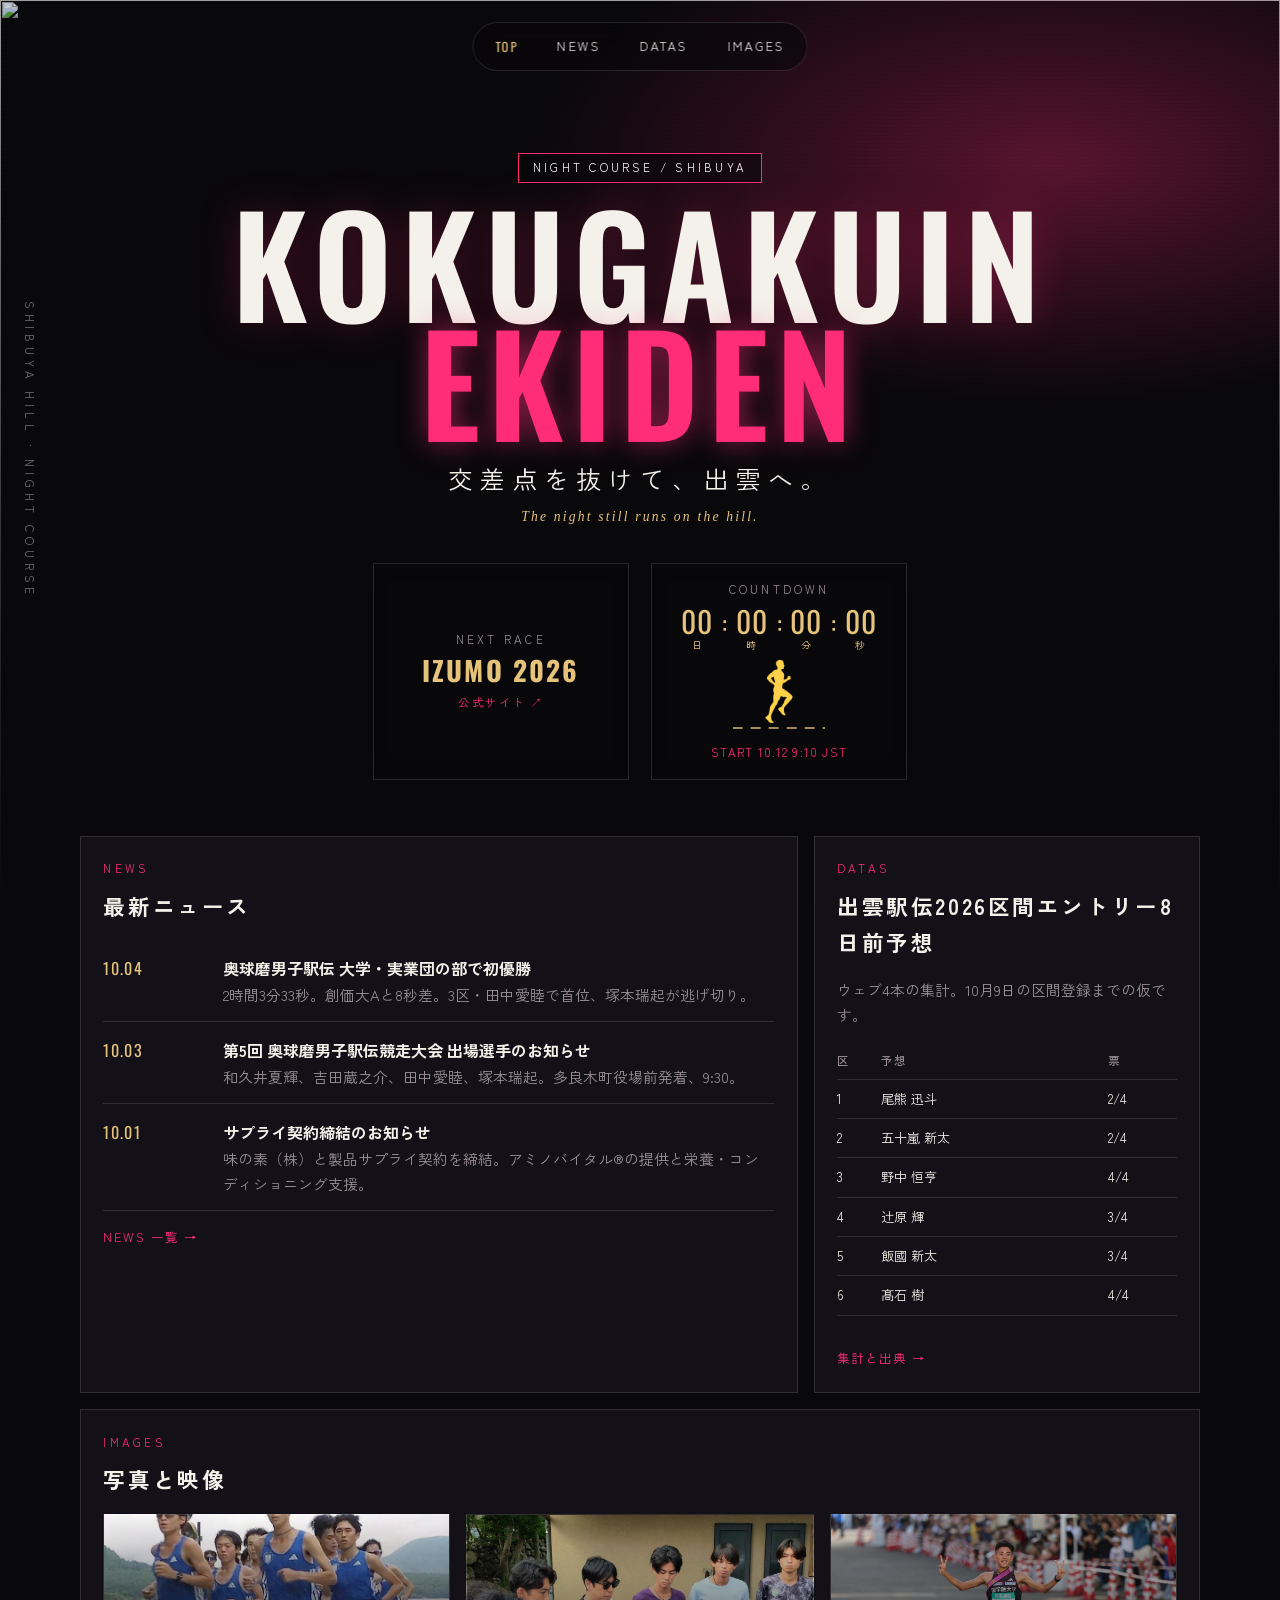
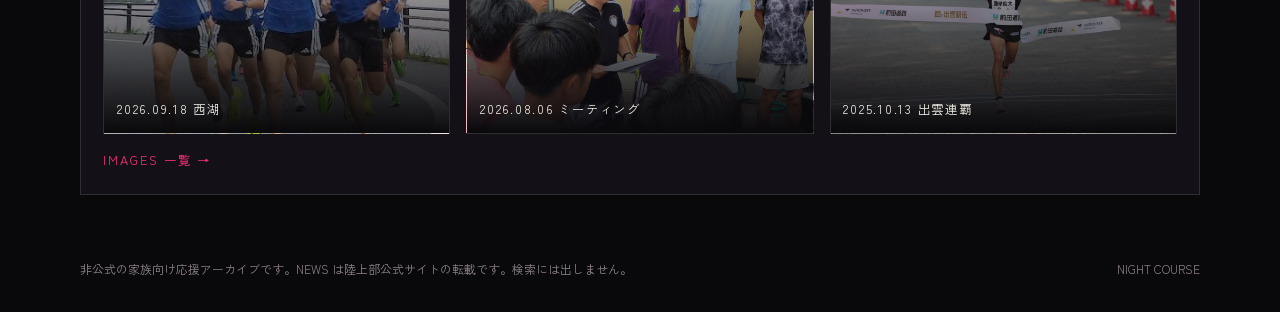
==== index.html @ b1b003c0 "Let a heat-haze warp wander across the Shibuya hero so Night Course feels alive without touching the" ====
<!DOCTYPE html>
<html lang="ja">
<head>
  <meta charset="UTF-8">
  <meta name="viewport" content="width=device-width, initial-scale=1">
  <title>國學院駅伝部応援情報</title>
  <meta name="robots" content="noindex, nofollow, noarchive, nosnippet">
  <meta name="googlebot" content="noindex, nofollow, noarchive, nosnippet">
  <meta name="description" content="家族向けの非公式応援アーカイブ。検索非公開。">
  <link rel="preconnect" href="https://fonts.googleapis.com">
  <link rel="preconnect" href="https://fonts.gstatic.com" crossorigin>
  <link href="https://fonts.googleapis.com/css2?family=Oswald:wght@400;500;600&family=Zen+Kaku+Gothic+New:wght@400;500;700;900&display=swap" rel="stylesheet">
  <link rel="stylesheet" href="css/site.css">
</head>
<body>
  <a class="skip" href="#content">本文へ</a>

  <section class="hero">
    <div class="hero__scene" aria-hidden="true">
      <img class="hero__photo" src="https://images.unsplash.com/photo-1542051841857-5f90071e7989?auto=format&fit=crop&w=2000&q=80" alt="">
      <div class="hero__veil"></div>
      <div class="hero__ripple" data-hero-ripple>
        <img class="hero__photo hero__photo--warp" src="https://images.unsplash.com/photo-1542051841857-5f90071e7989?auto=format&fit=crop&w=2000&q=80" alt="">
      </div>
    </div>
    <svg class="hero-svg" aria-hidden="true" focusable="false">
      <filter id="hero-warp" x="-40%" y="-40%" width="180%" height="180%" color-interpolation-filters="sRGB">
        <feTurbulence type="turbulence" baseFrequency="0.012 0.02" numOctaves="2" seed="4" result="noise">
          <animate attributeName="baseFrequency" dur="7s" values="0.01 0.016;0.018 0.028;0.01 0.016" repeatCount="indefinite"/>
        </feTurbulence>
        <feDisplacementMap in="SourceGraphic" in2="noise" scale="58" xChannelSelector="R" yChannelSelector="G">
          <animate attributeName="scale" values="42;70;42" dur="6s" repeatCount="indefinite"/>
        </feDisplacementMap>
      </filter>
    </svg>
    <p class="vlabel">SHIBUYA HILL · NIGHT COURSE</p>
    <nav class="nav" aria-label="メイン">
      <a class="brand" href="./">TOP</a>
      <a href="news/">NEWS</a>
      <a href="datas/">DATAS</a>
      <a href="images/">IMAGES</a>
    </nav>
    <div class="hero__inner">
      <p class="tag">NIGHT COURSE / SHIBUYA</p>
      <h1 class="display">KOKUGAKUIN<span>EKIDEN</span></h1>
      <p class="catch">交差点を抜けて、出雲へ。<i>The night still runs on the hill.</i></p>
      <div class="hero__meta">
        <a class="meta-block" href="https://www.izumo-ekiden.jp/" target="_blank" rel="noopener noreferrer">
          <span class="label">NEXT RACE</span>
          <strong>IZUMO 2026</strong>
          <span class="hint">公式サイト ↗</span>
        </a>
        <div class="meta-block meta-block--count">
          <span class="label">COUNTDOWN</span>
          <div id="countdown" class="countdown" aria-live="off">--</div>
          <div class="runner-slot" data-runner-slot>
            <div class="runner-slot__ground" data-ground></div>
            <div class="runner-slot__body" data-body>
              <img class="is-on" src="img/runner-silhouette.png" width="60" height="71" alt="走る人のシルエット">
              <img src="img/runner-silhouette-mid.png" width="60" height="71" alt="">
            </div>
          </div>
          <span class="hint">START 10.12 9:10 JST</span>
        </div>
      </div>
    </div>
  </section>

  <main class="wrap" id="content">
    <div class="board">
      <section class="panel">
        <p class="kicker">NEWS</p>
        <h2>最新ニュース</h2>
        <article class="news-item">
          <time datetime="2026-10-04">10.04</time>
          <div>
            <a href="news/#okukuma-2026"><strong>奥球磨男子駅伝 大学・実業団の部で初優勝</strong></a>
            <p>2時間3分33秒。創価大Aと8秒差。3区・田中愛睦で首位、塚本瑞起が逃げ切り。</p>
          </div>
        </article>
        <article class="news-item">
          <time datetime="2026-10-03">10.03</time>
          <div>
            <a href="news/#okukuma-entry"><strong>第5回 奥球磨男子駅伝競走大会 出場選手のお知らせ</strong></a>
            <p>和久井夏輝、吉田蔵之介、田中愛睦、塚本瑞起。多良木町役場前発着、9:30。</p>
          </div>
        </article>
        <article class="news-item">
          <time datetime="2026-10-01">10.01</time>
          <div>
            <a href="news/#supply"><strong>サプライ契約締結のお知らせ</strong></a>
            <p>味の素（株）と製品サプライ契約を締結。アミノバイタル®の提供と栄養・コンディショニング支援。</p>
          </div>
        </article>
        <a class="more" href="news/">NEWS 一覧 →</a>
      </section>
      <aside class="panel">
        <p class="kicker">DATAS</p>
        <h2>出雲駅伝2026区間エントリー8日前予想</h2>
        <p class="lede">ウェブ4本の集計。10月9日の区間登録までの仮です。</p>
        <table class="pred-now pred-now--compact">
          <thead>
            <tr><th>区</th><th>予想</th><th>票</th></tr>
          </thead>
          <tbody>
            <tr><td>1</td><td>尾熊 迅斗</td><td>2/4</td></tr>
            <tr><td>2</td><td>五十嵐 新太</td><td>2/4</td></tr>
            <tr><td>3</td><td>野中 恒亨</td><td>4/4</td></tr>
            <tr><td>4</td><td>辻原 輝</td><td>3/4</td></tr>
            <tr><td>5</td><td>飯國 新太</td><td>3/4</td></tr>
            <tr><td>6</td><td>髙石 樹</td><td>4/4</td></tr>
          </tbody>
        </table>
        <a class="more" href="datas/#izumo-order-2026">集計と出典 →</a>
      </aside>
    </div>

    <section class="panel panel-gap">
      <p class="kicker">IMAGES</p>
      <h2>写真と映像</h2>
      <div class="grid3">
        <div class="tile tile--saiko-entry"><span>2026.09.18 西湖</span></div>
        <div class="tile tile--saiko-meeting"><span>2026.08.06 ミーティング</span></div>
        <div class="tile tile--izumo-win"><span>2025.10.13 出雲連覇</span></div>
      </div>
      <a class="more" href="images/">IMAGES 一覧 →</a>
    </section>
  </main>

  <footer>
    <p>非公式の家族向け応援アーカイブです。NEWS は陸上部公式サイトの転載です。検索には出しません。</p>
    <p>NIGHT COURSE</p>
  </footer>
  <script src="js/site.js"></script>
</body>
</html>
---- css/site.css ----
:root {
  --aka: #ff2d78;
  --aka-dim: rgba(255, 45, 120, .28);
  --gold: #e6c37a;
  --bg: #09080b;
  --panel: #131117;
  --line: rgba(255, 255, 255, .12);
  --text: #f4f0ea;
  --muted: #9a9096;
}

* { box-sizing: border-box; margin: 0; padding: 0; }

html { scroll-behavior: smooth; color-scheme: dark; }

body {
  font-family: "Zen Kaku Gothic New", sans-serif;
  background: var(--bg);
  color: var(--text);
  line-height: 1.7;
  min-height: 100vh;
  overflow-x: hidden;
}

a { color: inherit; text-decoration: none; }
img { max-width: 100%; display: block; }

.skip {
  position: absolute;
  left: -999px;
  top: 0;
}
.skip:focus {
  left: 1rem;
  top: 1rem;
  z-index: 80;
  background: var(--aka);
  color: #fff;
  padding: .4rem .8rem;
}

.nav {
  display: flex;
  align-items: center;
  justify-content: center;
  gap: .45rem;
  flex-wrap: wrap;
  padding: .35rem;
  background: rgba(9, 8, 11, .62);
  border: 1px solid var(--line);
  border-radius: 999px;
  backdrop-filter: blur(14px);
  z-index: 5;
}
.nav a, .nav .brand {
  padding: .45rem 1rem;
  font-size: .78rem;
  letter-spacing: .18em;
  border-radius: 999px;
}
.nav .brand {
  font-family: "Oswald", sans-serif;
  letter-spacing: .12em;
  color: var(--gold);
}
.nav a:hover, .nav a.is-current { background: var(--aka); color: #fff; }

.hero {
  position: relative;
  min-height: 100svh;
  display: grid;
  place-items: center;
  overflow: hidden;
  background: var(--bg);
}
.hero__scene {
  position: absolute;
  inset: 0;
  z-index: 0;
  overflow: hidden;
  pointer-events: none;
}
.hero__photo {
  position: absolute;
  inset: 0;
  width: 100%;
  height: 100%;
  object-fit: cover;
}
.hero__ripple {
  position: absolute;
  left: 0;
  top: 0;
  width: min(32vw, 300px);
  height: min(24vw, 220px);
  overflow: hidden;
  border-radius: 50%;
  -webkit-mask-image: radial-gradient(closest-side, #000 38%, transparent 100%);
  mask-image: radial-gradient(closest-side, #000 38%, transparent 100%);
  will-change: transform;
}
.hero__photo--warp {
  inset: auto;
  left: 0;
  top: 0;
  right: auto;
  bottom: auto;
  max-width: none;
  filter: url("#hero-warp");
}
.hero__veil {
  position: absolute;
  inset: 0;
  background:
    radial-gradient(900px 420px at 82% 18%, rgba(255, 45, 120, .32), transparent 58%),
    linear-gradient(180deg, rgba(9, 8, 11, .18) 0%, rgba(9, 8, 11, .78) 62%, #09080b 100%);
}
.hero-svg {
  position: absolute;
  width: 0;
  height: 0;
  overflow: hidden;
}
.hero::after {
  content: "";
  position: absolute;
  inset: 0;
  z-index: 1;
  background: repeating-linear-gradient(transparent, transparent 3px, rgba(0, 0, 0, .07) 4px);
  pointer-events: none;
}
.hero .nav {
  position: absolute;
  top: 1.4rem;
  left: 50%;
  transform: translateX(-50%);
  z-index: 5;
}

.vlabel {
  position: absolute;
  top: 50%;
  left: 1.2rem;
  transform: translateY(-50%);
  writing-mode: vertical-rl;
  letter-spacing: .42em;
  font-size: .72rem;
  color: rgba(255, 255, 255, .42);
  z-index: 2;
}

.hero__inner {
  position: relative;
  z-index: 2;
  text-align: center;
  padding: 6.5rem 1.2rem 4.5rem;
}

.tag {
  display: inline-block;
  border: 1px solid var(--aka);
  color: #fff;
  background: rgba(9, 8, 11, .55);
  backdrop-filter: blur(8px);
  padding: .25rem .85rem;
  font-size: .72rem;
  letter-spacing: .28em;
  margin-bottom: 1.2rem;
}

h1.display {
  font-family: "Oswald", sans-serif;
  font-size: clamp(3.1rem, 12vw, 8.6rem);
  line-height: .86;
  letter-spacing: .06em;
  font-weight: 600;
  text-shadow: 0 0 40px rgba(255, 45, 120, .25);
}
h1.display span {
  display: block;
  color: var(--aka);
  text-shadow: 0 0 28px rgba(255, 45, 120, .55);
}

.catch {
  margin-top: 1.15rem;
  font-size: clamp(1.05rem, 2.4vw, 1.55rem);
  letter-spacing: .28em;
}
.catch i {
  display: block;
  margin-top: .35rem;
  font-family: Georgia, "Times New Roman", serif;
  font-size: .55em;
  letter-spacing: .16em;
  color: var(--gold);
  font-weight: 400;
}

.hero__meta {
  margin-top: 2.2rem;
  display: flex;
  justify-content: center;
  align-items: stretch;
  gap: 1.4rem;
  flex-wrap: wrap;
}

.meta-block {
  text-align: center;
  display: flex;
  flex-direction: column;
  align-items: center;
  justify-content: center;
  padding: 1rem 1.15rem;
  border: 1px solid var(--line);
  background: rgba(9, 8, 11, .55);
  backdrop-filter: blur(10px);
  min-width: 16rem;
}
.meta-block .label {
  display: block;
  font-size: .72rem;
  letter-spacing: .28em;
  color: var(--muted);
  margin-bottom: .45rem;
}
.meta-block strong {
  display: block;
  font-family: "Oswald", sans-serif;
  font-size: 1.7rem;
  letter-spacing: .08em;
  color: var(--gold);
  line-height: 1;
}
.meta-block .hint {
  display: inline-block;
  margin-top: .55rem;
  font-size: .72rem;
  letter-spacing: .12em;
  color: var(--aka);
}
a.meta-block:hover {
  border-color: var(--aka);
}
a.meta-block:hover strong { color: #fff; }

.countdown {
  display: flex;
  align-items: flex-end;
  justify-content: center;
  gap: .35rem;
  font-family: "Oswald", sans-serif;
  color: var(--aka);
  line-height: 1;
}
.countdown .unit {
  text-align: center;
  min-width: 2.4rem;
}
.countdown .num {
  font-size: 1.85rem;
  letter-spacing: .04em;
  font-variant-numeric: tabular-nums;
}
.countdown .u {
  display: block;
  margin-top: .2rem;
  font-family: "Zen Kaku Gothic New", sans-serif;
  font-size: .62rem;
  letter-spacing: .16em;
  color: var(--gold);
}
.countdown .colon {
  font-size: 1.5rem;
  color: var(--gold);
  padding-bottom: 1rem;
  animation: blink 1s steps(1) infinite;
}
.countdown.is-live .num { color: var(--gold); }

@keyframes blink {
  50% { opacity: .25; }
}

.runner-slot {
  position: relative;
  width: 92px;
  height: 78px;
  margin: .35rem auto .05rem;
  overflow: hidden;
}
.runner-slot__ground {
  position: absolute;
  left: -20%;
  right: -20%;
  bottom: 4px;
  height: 2px;
  background: repeating-linear-gradient(
    90deg,
    var(--gold) 0 10px,
    transparent 10px 18px
  );
  opacity: .7;
}
.runner-slot__body {
  position: absolute;
  left: 50%;
  bottom: 6px;
  width: 60px;
  height: 71px;
  margin-left: -30px;
}
.runner-slot__body img {
  position: absolute;
  left: 0;
  bottom: 0;
  display: block;
  width: 60px;
  height: auto;
  opacity: 0;
}
.runner-slot__body img.is-on { opacity: 1; }

@media (prefers-reduced-motion: reduce) {
  .countdown .colon { animation: none; }
  .runner-slot__ground { background-position: 0 0 !important; }
  .hero__ripple { display: none; }
}

.wrap {
  width: min(1120px, calc(100% - 2rem));
  margin: -4rem auto 4rem;
  position: relative;
  z-index: 2;
}

.board {
  display: grid;
  grid-template-columns: 1.3fr .7fr;
  gap: 1rem;
}

.panel {
  background: var(--panel);
  border: 1px solid var(--line);
  padding: 1.4rem;
}
.panel-gap { margin-top: 1rem; }

.kicker {
  color: var(--aka);
  letter-spacing: .28em;
  font-size: .72rem;
  margin-bottom: .55rem;
}

h2 {
  font-size: 1.35rem;
  letter-spacing: .12em;
  margin-bottom: 1rem;
}

.more {
  display: inline-block;
  margin-top: 1rem;
  font-size: .78rem;
  letter-spacing: .16em;
  color: var(--aka);
}
.more:hover { color: #fff; }

.news-item {
  display: grid;
  grid-template-columns: 6.5rem 1fr;
  gap: 1rem;
  padding: .9rem 0;
  border-bottom: 1px solid var(--line);
}
.news-item time {
  color: var(--gold);
  font-family: "Oswald", sans-serif;
  letter-spacing: .08em;
}
.news-item p { color: var(--muted); font-size: .92rem; }
.news-item a:hover strong { color: var(--aka); }

.news-post {
  padding: 1.5rem 0 1.7rem;
  border-bottom: 1px solid var(--line);
  scroll-margin-top: 5.5rem;
}
.news-post:last-of-type { border-bottom: 0; padding-bottom: 0; }
.news-post > time {
  display: block;
  color: var(--gold);
  font-family: "Oswald", sans-serif;
  letter-spacing: .08em;
  margin-bottom: .35rem;
}
.news-post h2 {
  font-size: 1.12rem;
  letter-spacing: .06em;
  margin-bottom: .85rem;
  line-height: 1.45;
}
.news-post h3,
.panel h3 {
  font-size: .95rem;
  letter-spacing: .1em;
  color: var(--gold);
  margin: 1.2rem 0 .5rem;
}
.table-scroll {
  overflow-x: auto;
  margin: .8rem 0;
}
.pred-now,
.pred-votes,
.pred-matrix {
  width: min(100%, 44rem);
  margin: .8rem 0 1rem;
}
.pred-now--compact {
  width: 100%;
  font-size: .82rem;
}
.pred-now td:nth-child(n + 4),
.pred-votes td:nth-child(3) {
  font-family: "Oswald", sans-serif;
  font-variant-numeric: tabular-nums;
}
.pred-matrix {
  width: max-content;
  min-width: 100%;
  font-size: .82rem;
}
.pred-matrix th,
.pred-matrix td {
  padding-right: .75rem;
  white-space: nowrap;
}
.news-post p {
  margin: .65rem 0;
}
.news-roster {
  width: min(100%, 26rem);
  margin: .8rem 0;
}
.news-roster th:last-child,
.news-roster td:last-child {
  width: 4.2rem;
  white-space: nowrap;
}
.news-roster .mark {
  width: 2.4rem;
  color: var(--gold);
  text-align: center;
}
.source-line {
  margin-top: 1rem;
  font-size: .82rem;
  color: var(--muted);
}
.source-line a { color: var(--aka); }
.source-line a:hover { color: #fff; }

.led {
  font-family: "Oswald", sans-serif;
  font-size: 3.2rem;
  line-height: 1;
  color: var(--aka);
}
.led small {
  display: block;
  font-size: .72rem;
  color: #aaa;
  letter-spacing: .16em;
  margin-top: .4rem;
}

.grid3 {
  display: grid;
  grid-template-columns: 1fr 1fr 1fr;
  gap: 1rem;
  margin-top: 1rem;
}
.tile {
  min-height: 220px;
  border: 1px solid var(--line);
  background: #111 center/cover no-repeat;
  position: relative;
}
.tile span {
  position: absolute;
  left: .8rem;
  bottom: .8rem;
  letter-spacing: .14em;
  font-size: .78rem;
}
.tile--saiko-entry {
  background-image: linear-gradient(transparent, #09080b), url("../img/gallery/2026-09-18-saiko-entry.jpg");
}
.tile--saiko-meeting {
  background-image: linear-gradient(transparent, #09080b), url("../img/gallery/2026-08-06-saiko-meeting.jpg");
}
.tile--izumo-win {
  background-image: linear-gradient(transparent, #09080b), url("../img/gallery/2025-10-13-izumo-win.jpg");
}

table {
  width: 100%;
  border-collapse: collapse;
  font-size: .9rem;
}
th, td {
  padding: .5rem 0;
  border-bottom: 1px solid var(--line);
  text-align: left;
}
th {
  color: #958a90;
  font-weight: 500;
  font-size: .72rem;
  letter-spacing: .12em;
}

.lede {
  color: var(--muted);
  font-size: .92rem;
  margin: 0 0 1rem;
}
.pb-table {
  width: min(100%, 40rem);
}
.pb-table th:nth-child(2),
.pb-table td:nth-child(2) {
  width: 4.2rem;
  white-space: nowrap;
}
.pb-table th:nth-child(n + 3),
.pb-table td:nth-child(n + 3) {
  width: 6.8rem;
  text-align: right;
  font-family: "Oswald", sans-serif;
  font-variant-numeric: tabular-nums;
  letter-spacing: .04em;
  white-space: nowrap;
  padding-left: 1rem;
}
.pb-table th:nth-child(n + 3) {
  font-family: "Zen Kaku Gothic New", sans-serif;
}
.pb-table--compact {
  font-size: .82rem;
}
.pb-table--compact td:nth-child(2),
.pb-table--compact td:nth-child(3) {
  text-align: right;
  font-family: "Oswald", sans-serif;
  font-variant-numeric: tabular-nums;
}
.captain {
  display: inline-block;
  margin-left: .35rem;
  color: var(--gold);
  font-size: .68rem;
  letter-spacing: .12em;
  vertical-align: middle;
}
.note a {
  color: var(--aka);
}
.note a:hover { color: #fff; }
.note code {
  font-family: "Oswald", sans-serif;
  font-size: .86em;
  color: var(--gold);
}

.page-head {
  position: relative;
  padding: 6.5rem 1.2rem 2.2rem;
  background:
    radial-gradient(600px 220px at 90% 0%, rgba(255, 45, 120, .22), transparent 60%),
    var(--bg);
  border-bottom: 1px solid var(--line);
  text-align: center;
}
.page-head .nav {
  position: absolute;
  top: 1.4rem;
  left: 50%;
  transform: translateX(-50%);
}
.page-inner { position: relative; }
.page-head h1 {
  font-family: "Oswald", sans-serif;
  font-size: clamp(2.4rem, 8vw, 4.8rem);
  letter-spacing: .12em;
  margin-top: .4rem;
}
.page-head p {
  color: var(--muted);
  margin-top: .4rem;
  letter-spacing: .12em;
}
.page-body {
  width: min(1120px, calc(100% - 2rem));
  margin: 1.6rem auto 4rem;
}

footer {
  width: min(1120px, calc(100% - 2rem));
  margin: 0 auto 2rem;
  color: #8a8086;
  font-size: .75rem;
  display: flex;
  justify-content: space-between;
  gap: 1rem;
  flex-wrap: wrap;
}

.note {
  color: var(--muted);
  font-size: .88rem;
  margin-top: 1rem;
}

.gallery {
  display: grid;
  grid-template-columns: repeat(3, 1fr);
  gap: 1rem;
}
.gallery figure {
  margin: 0;
  min-height: 240px;
  border: 1px solid var(--line);
  background: #111 center/cover;
  position: relative;
}
.gallery figcaption {
  position: absolute;
  left: .8rem;
  bottom: .8rem;
  letter-spacing: .12em;
}
.shot {
  margin: 0 0 1rem;
  border: 1px solid var(--line);
  background: #111;
}
.shot img {
  width: 100%;
  height: auto;
  aspect-ratio: 16 / 10;
  object-fit: cover;
  object-position: center 20%;
}
.shot--hero img {
  aspect-ratio: 16 / 9;
  object-position: center 30%;
}
.shot figcaption {
  padding: .85rem 1rem 1.05rem;
}
.shot time {
  display: block;
  font-family: "Oswald", sans-serif;
  letter-spacing: .14em;
  color: var(--gold);
  font-size: .78rem;
}
.shot strong {
  display: block;
  margin: .2rem 0 .35rem;
  letter-spacing: .04em;
}
.shot figcaption p {
  color: var(--muted);
  font-size: .88rem;
  margin: 0 0 .45rem;
}
.shot figcaption a {
  color: var(--aka);
  font-size: .8rem;
  letter-spacing: .06em;
}
.shot figcaption a:hover { color: #fff; }
.shot-grid {
  display: grid;
  grid-template-columns: 1fr 1fr;
  gap: 1rem;
  margin-top: 1rem;
}
.shot-grid .shot { margin: 0; }

@media (max-width: 860px) {
  .hero .nav,
  .page-head .nav {
    left: 1rem;
    right: 1rem;
    transform: none;
    width: auto;
  }
  .nav a, .nav .brand { padding: .4rem .7rem; letter-spacing: .1em; }
  .vlabel { display: none; }
  .board, .grid3, .news-item, .gallery, .shot-grid { grid-template-columns: 1fr; }
  .hero__meta { flex-direction: column; align-items: stretch; }
  .meta-block { min-width: 0; }
  h1.display {
    font-size: clamp(2.5rem, 16vw, 4.4rem);
    letter-spacing: .04em;
    padding-inline: .2rem;
  }
  .catch { letter-spacing: .14em; }
  .tag { letter-spacing: .16em; }
  .countdown .num { font-size: 1.5rem; }
  .countdown .unit { min-width: 2rem; }
}
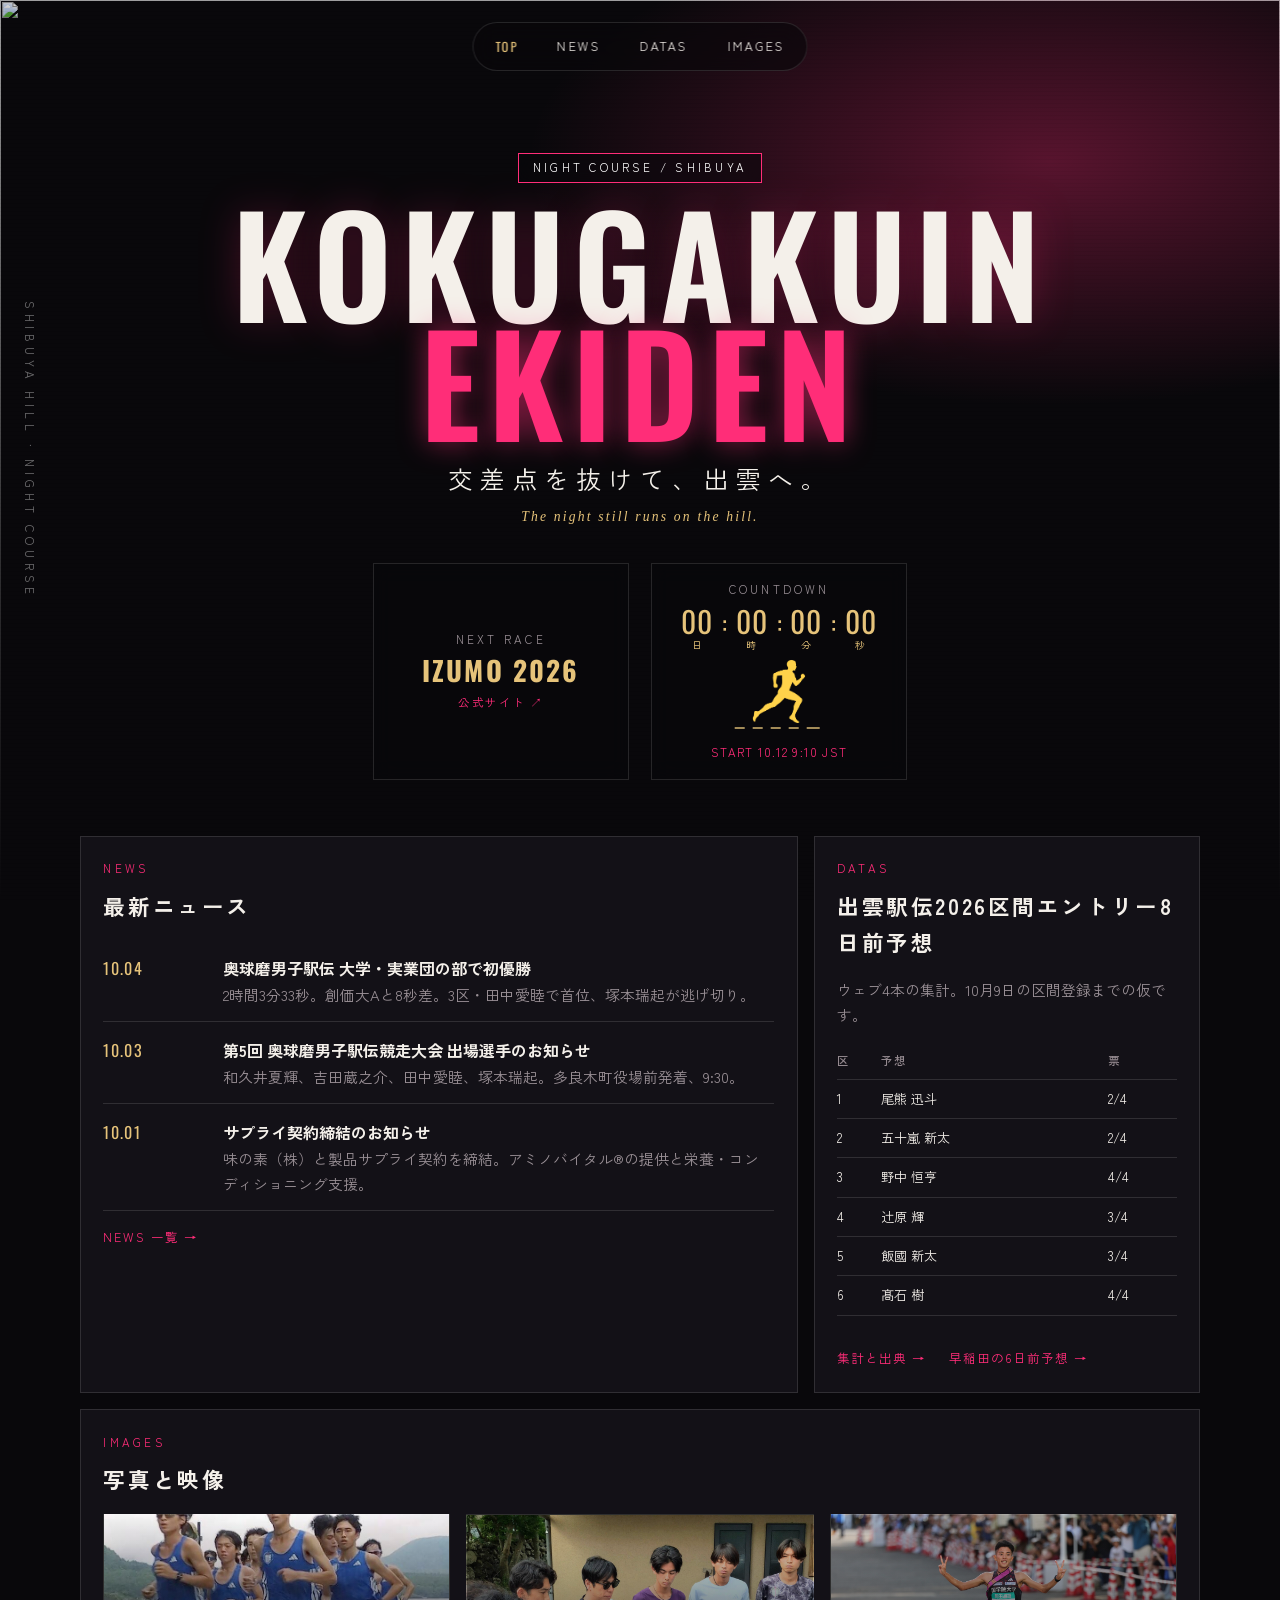
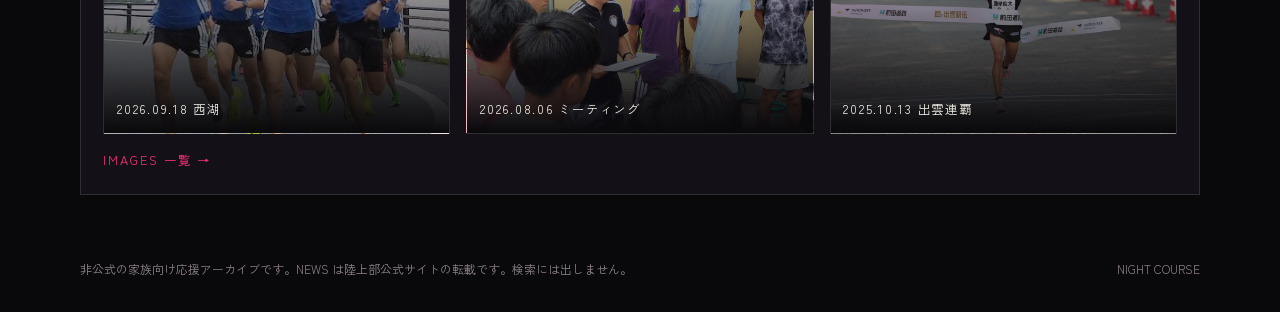
==== commit 20fc3b7b: "Add a 6-days-out Waseda Izumo section-entry tally so the family archive can compare rival orders bef" ====
--- a/index.html
+++ b/index.html
@@ -112,6 +112,7 @@
           </tbody>
         </table>
         <a class="more" href="datas/#izumo-order-2026">集計と出典 →</a>
+        <a class="more" href="datas/#izumo-waseda-order-2026">早稲田の6日前予想 →</a>
       </aside>
     </div>
 
--- a/css/site.css
+++ b/css/site.css
@@ -364,6 +364,7 @@
 .more {
   display: inline-block;
   margin-top: 1rem;
+  margin-right: 1.2rem;
   font-size: .78rem;
   letter-spacing: .16em;
   color: var(--aka);
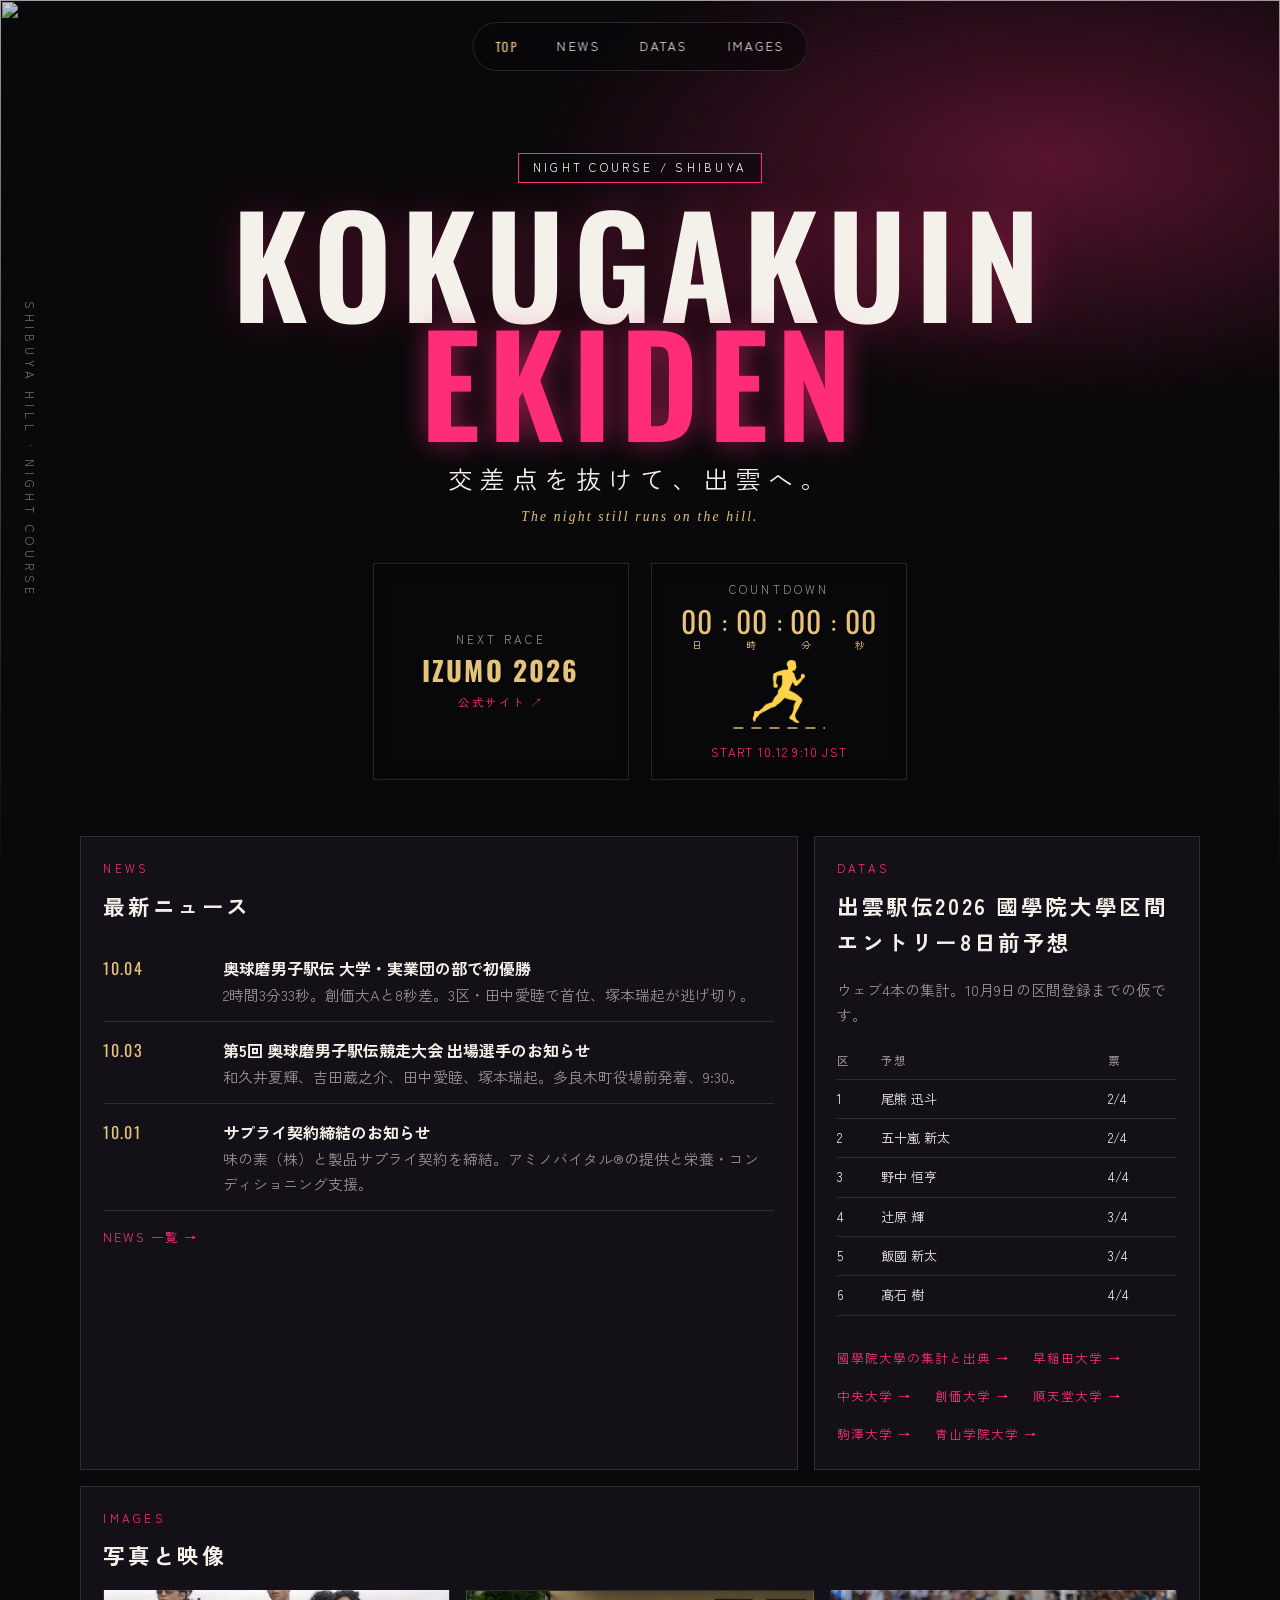
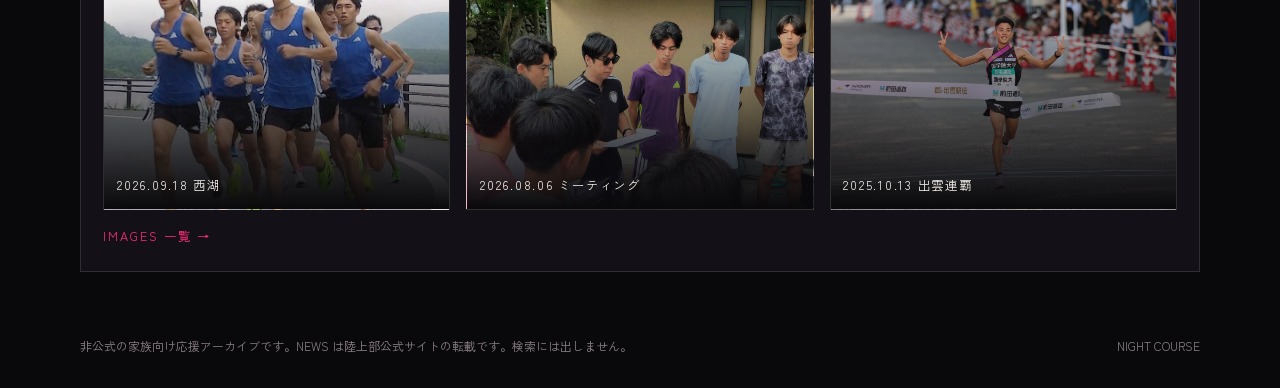
==== commit 336e36c1: "Name the Izumo section-entry tallies by university and add 6-days-out orders for five rivals so the " ====
--- a/index.html
+++ b/index.html
@@ -96,7 +96,7 @@
       </section>
       <aside class="panel">
         <p class="kicker">DATAS</p>
-        <h2>出雲駅伝2026区間エントリー8日前予想</h2>
+        <h2>出雲駅伝2026 國學院大學区間エントリー8日前予想</h2>
         <p class="lede">ウェブ4本の集計。10月9日の区間登録までの仮です。</p>
         <table class="pred-now pred-now--compact">
           <thead>
@@ -111,8 +111,13 @@
             <tr><td>6</td><td>髙石 樹</td><td>4/4</td></tr>
           </tbody>
         </table>
-        <a class="more" href="datas/#izumo-order-2026">集計と出典 →</a>
-        <a class="more" href="datas/#izumo-waseda-order-2026">早稲田の6日前予想 →</a>
+        <a class="more" href="datas/#izumo-order-2026">國學院大學の集計と出典 →</a>
+        <a class="more" href="datas/#izumo-waseda-order-2026">早稲田大学 →</a>
+        <a class="more" href="datas/#izumo-chuo-order-2026">中央大学 →</a>
+        <a class="more" href="datas/#izumo-soka-order-2026">創価大学 →</a>
+        <a class="more" href="datas/#izumo-juntendo-order-2026">順天堂大学 →</a>
+        <a class="more" href="datas/#izumo-komazawa-order-2026">駒澤大学 →</a>
+        <a class="more" href="datas/#izumo-aogaku-order-2026">青山学院大学 →</a>
       </aside>
     </div>
 
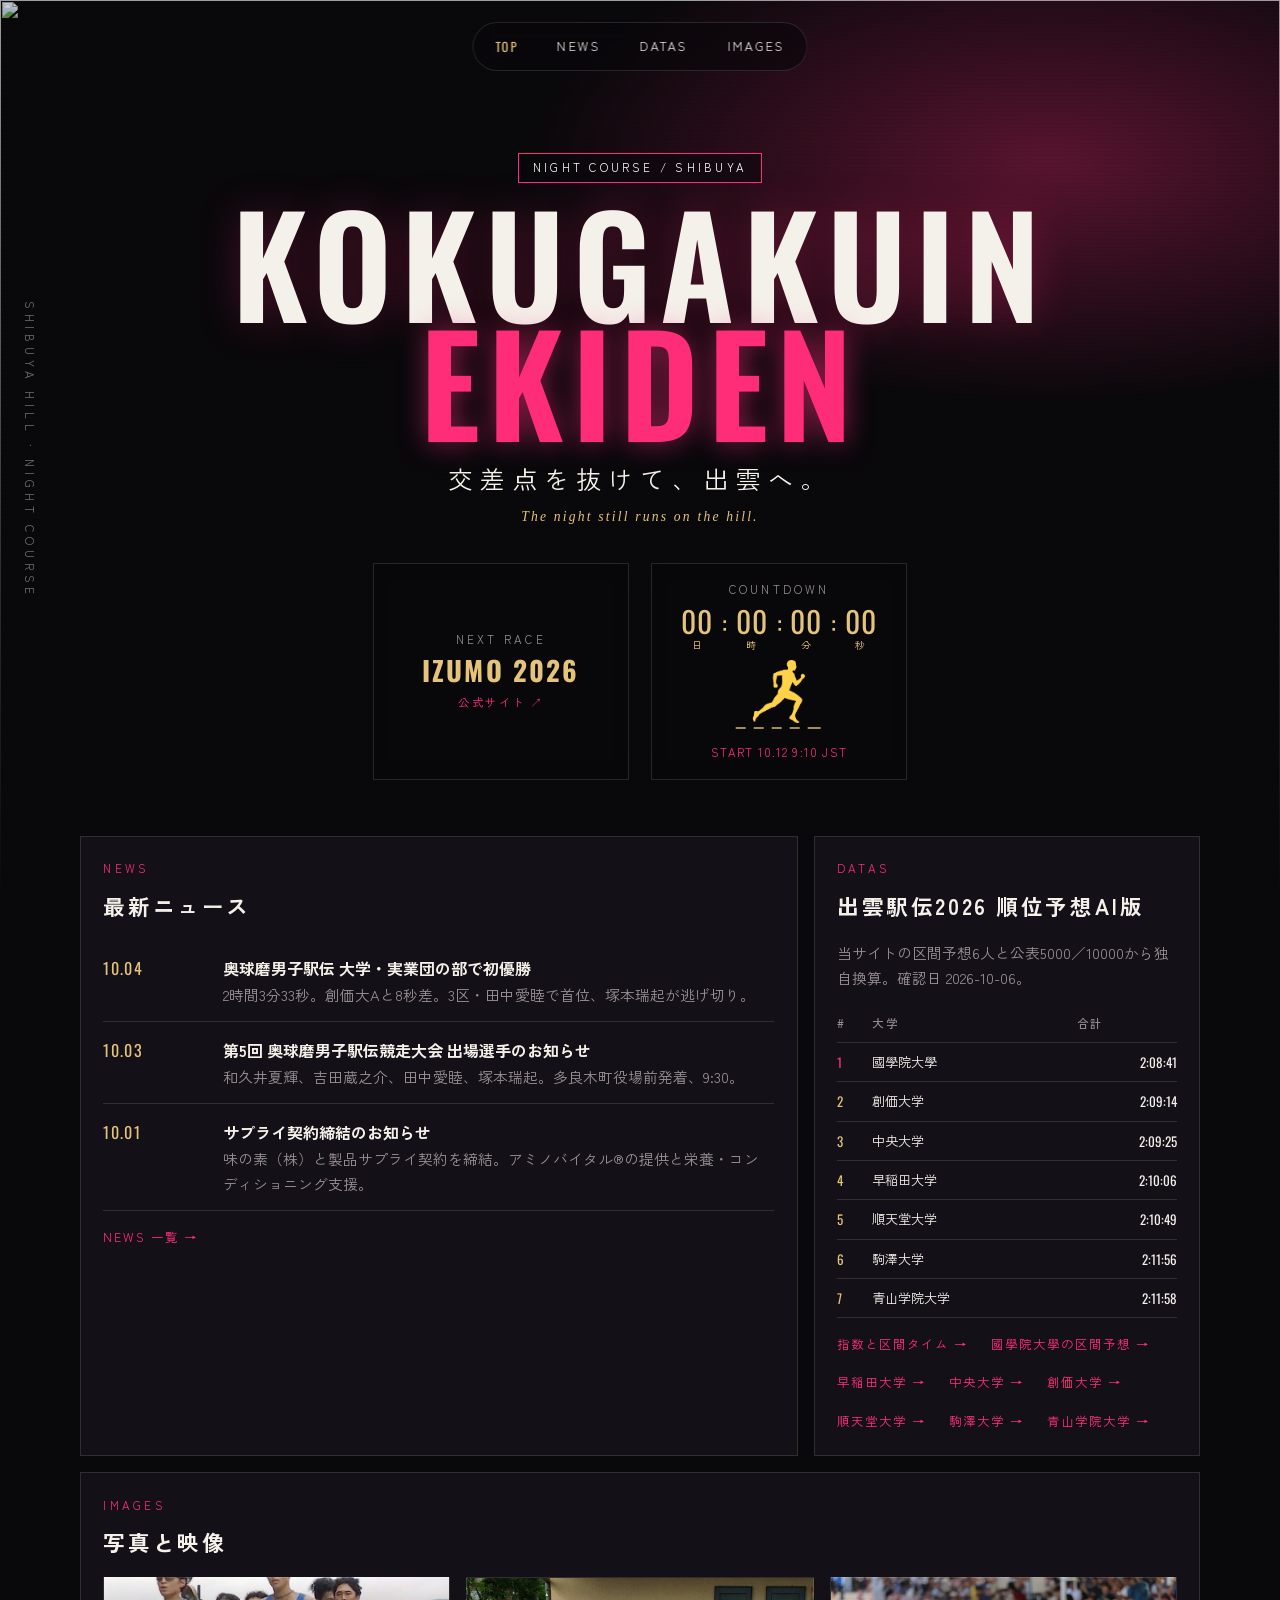
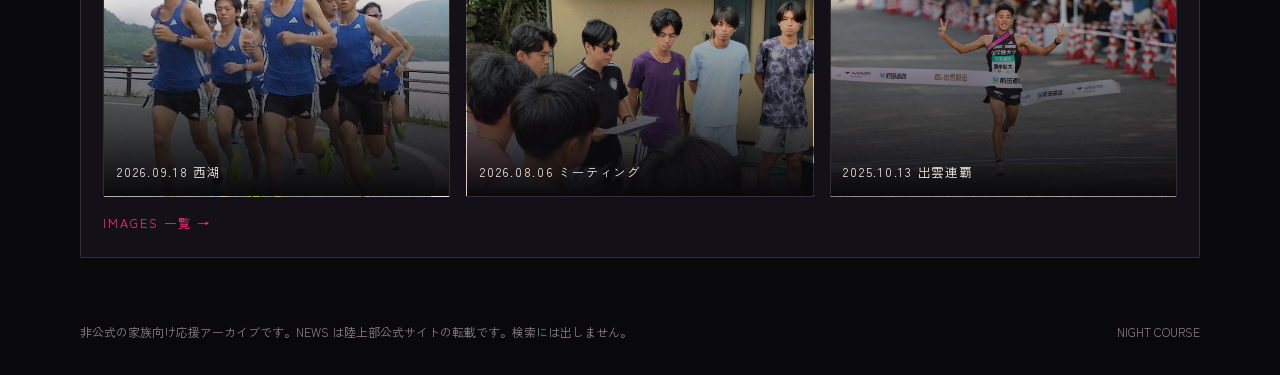
==== commit 85ecc401: "Add an Izumo 2026 AI ranking on DATAS that converts published 5k/10k and road-suitability indexes in" ====
--- a/index.html
+++ b/index.html
@@ -96,22 +96,24 @@
       </section>
       <aside class="panel">
         <p class="kicker">DATAS</p>
-        <h2>出雲駅伝2026 國學院大學区間エントリー8日前予想</h2>
-        <p class="lede">ウェブ4本の集計。10月9日の区間登録までの仮です。</p>
-        <table class="pred-now pred-now--compact">
+        <h2>出雲駅伝2026 順位予想AI版</h2>
+        <p class="lede">当サイトの区間予想6人と公表5000／10000から独自換算。確認日 2026-10-06。</p>
+        <table class="rank-table rank-table--compact">
           <thead>
-            <tr><th>区</th><th>予想</th><th>票</th></tr>
+            <tr><th>#</th><th>大学</th><th>合計</th></tr>
           </thead>
           <tbody>
-            <tr><td>1</td><td>尾熊 迅斗</td><td>2/4</td></tr>
-            <tr><td>2</td><td>五十嵐 新太</td><td>2/4</td></tr>
-            <tr><td>3</td><td>野中 恒亨</td><td>4/4</td></tr>
-            <tr><td>4</td><td>辻原 輝</td><td>3/4</td></tr>
-            <tr><td>5</td><td>飯國 新太</td><td>3/4</td></tr>
-            <tr><td>6</td><td>髙石 樹</td><td>4/4</td></tr>
+            <tr class="is-home"><td>1</td><td>國學院大學</td><td>2:08:41</td></tr>
+            <tr><td>2</td><td>創価大学</td><td>2:09:14</td></tr>
+            <tr><td>3</td><td>中央大学</td><td>2:09:25</td></tr>
+            <tr><td>4</td><td>早稲田大学</td><td>2:10:06</td></tr>
+            <tr><td>5</td><td>順天堂大学</td><td>2:10:49</td></tr>
+            <tr><td>6</td><td>駒澤大学</td><td>2:11:56</td></tr>
+            <tr><td>7</td><td>青山学院大学</td><td>2:11:58</td></tr>
           </tbody>
         </table>
-        <a class="more" href="datas/#izumo-order-2026">國學院大學の集計と出典 →</a>
+        <a class="more" href="datas/#izumo-ai-rank-2026">指数と区間タイム →</a>
+        <a class="more" href="datas/#izumo-order-2026">國學院大學の区間予想 →</a>
         <a class="more" href="datas/#izumo-waseda-order-2026">早稲田大学 →</a>
         <a class="more" href="datas/#izumo-chuo-order-2026">中央大学 →</a>
         <a class="more" href="datas/#izumo-soka-order-2026">創価大学 →</a>
--- a/css/site.css
+++ b/css/site.css
@@ -440,6 +440,64 @@
 .pred-matrix td {
   padding-right: .75rem;
   white-space: nowrap;
+}
+.rank-table {
+  width: min(100%, 36rem);
+}
+.rank-table td:nth-child(1),
+.rank-table td:nth-child(3),
+.rank-table td:nth-child(4) {
+  font-family: "Oswald", sans-serif;
+  font-variant-numeric: tabular-nums;
+}
+.rank-table td:nth-child(1) {
+  width: 2.2rem;
+  color: var(--gold);
+}
+.rank-table tr.is-home td:nth-child(1) {
+  color: var(--aka);
+}
+.rank-table td:nth-child(3),
+.rank-table td:nth-child(4) {
+  text-align: right;
+}
+.rank-table--compact {
+  width: 100%;
+  font-size: .82rem;
+}
+.idx-table {
+  width: max-content;
+  min-width: 100%;
+  font-size: .82rem;
+}
+.idx-table th,
+.idx-table td {
+  padding-right: .75rem;
+  white-space: nowrap;
+}
+.idx-table th:nth-child(n + 4),
+.idx-table td:nth-child(n + 4) {
+  text-align: right;
+  font-family: "Oswald", sans-serif;
+  font-variant-numeric: tabular-nums;
+  padding-left: .85rem;
+}
+.idx-table th:nth-child(n + 4) {
+  font-family: "Zen Kaku Gothic New", sans-serif;
+}
+.idx-table td:last-child,
+.idx-table th:last-child {
+  font-family: "Zen Kaku Gothic New", sans-serif;
+  text-align: left;
+  font-size: .78rem;
+  color: var(--muted);
+  white-space: normal;
+  min-width: 9.5rem;
+}
+.sec-matrix td:nth-child(n + 2) {
+  font-family: "Oswald", sans-serif;
+  font-variant-numeric: tabular-nums;
+  text-align: right;
 }
 .news-post p {
   margin: .65rem 0;
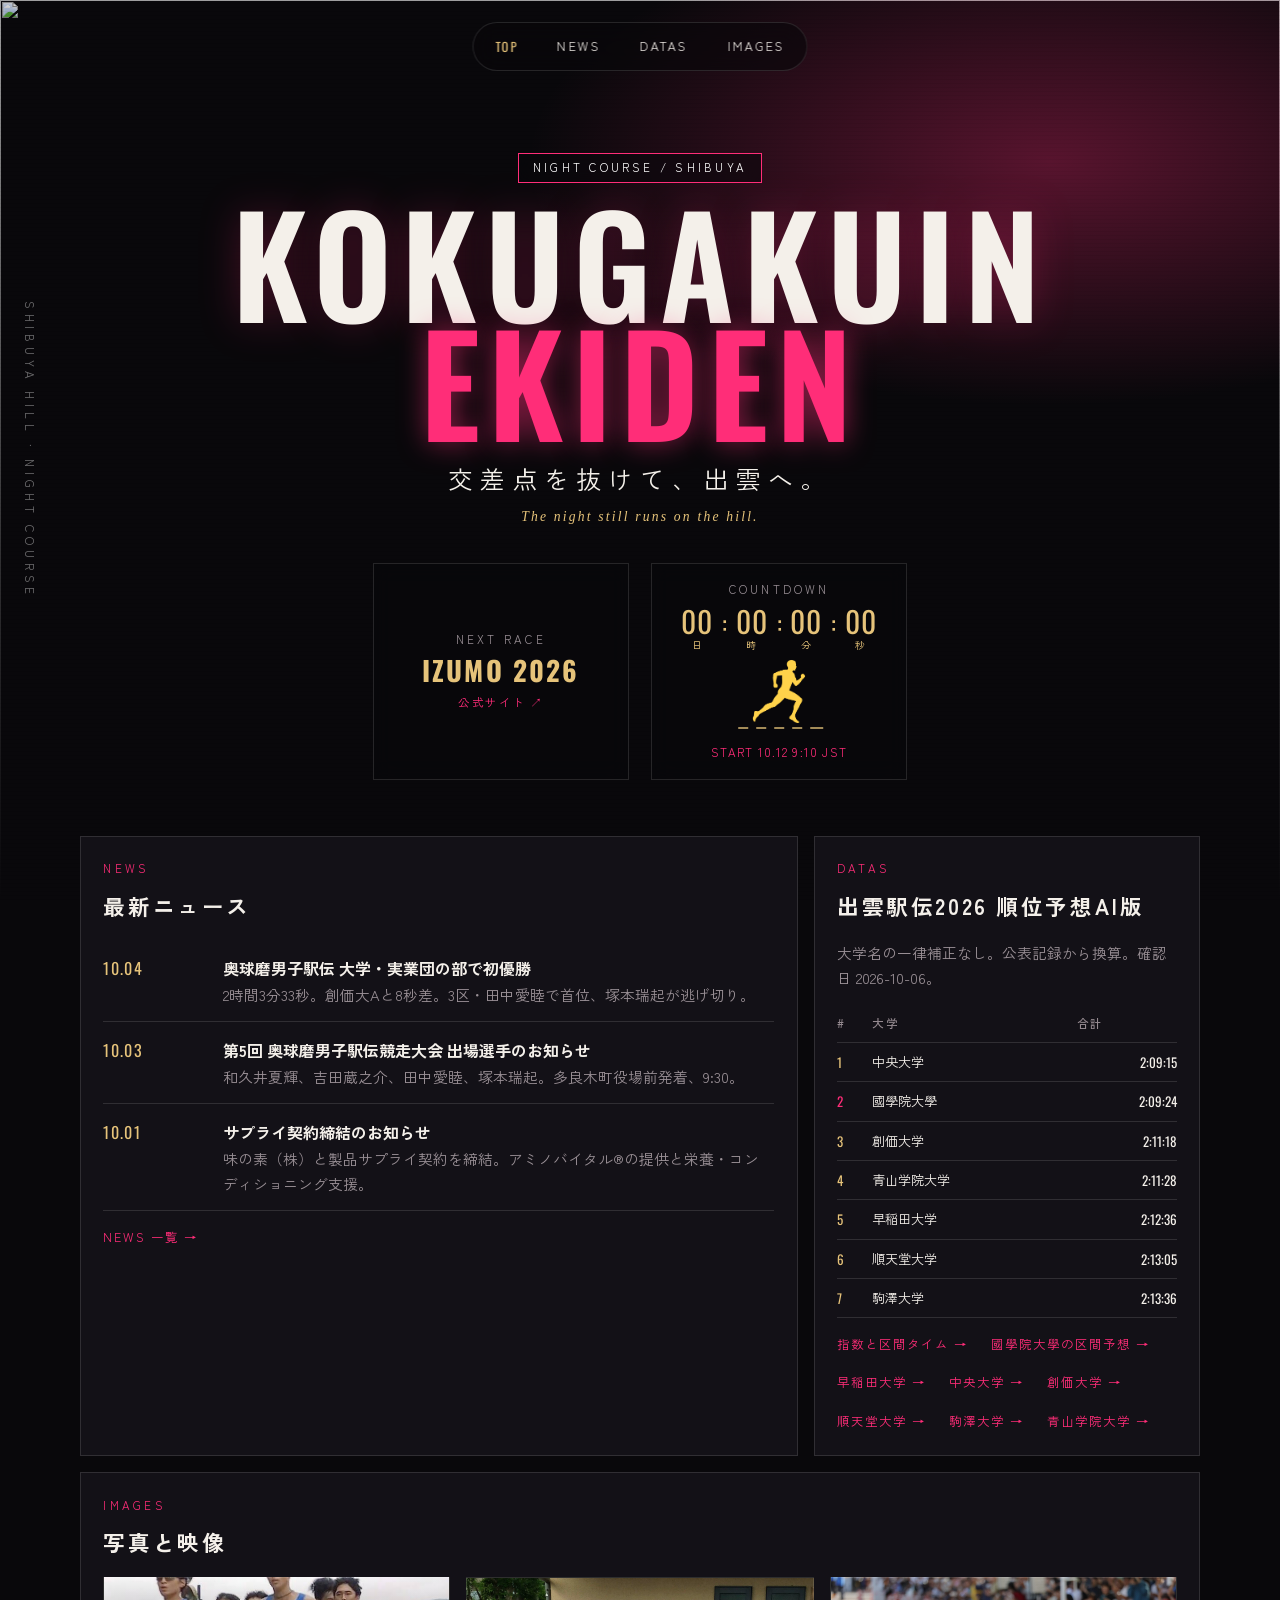
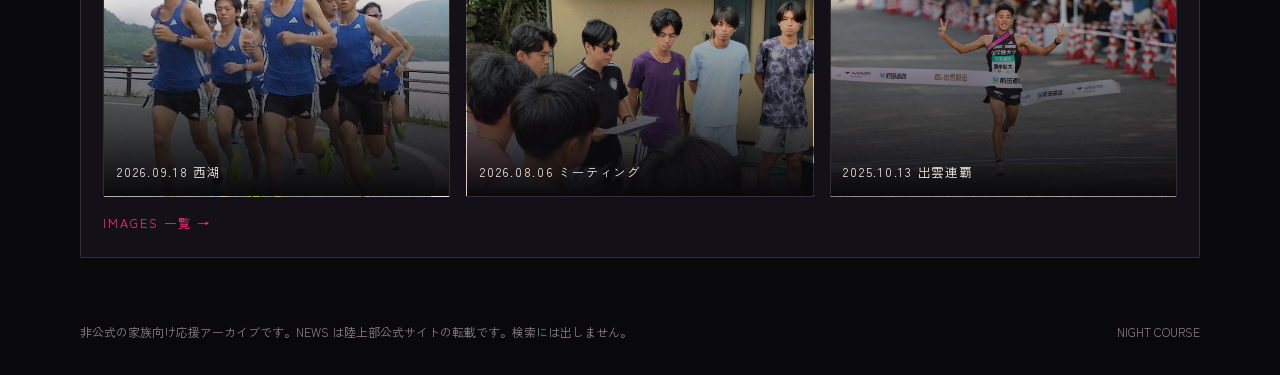
==== commit 3135a8e9: "Recalculate the Izumo AI ranking from published stretch, half, and ekiden data only, without a schoo" ====
--- a/index.html
+++ b/index.html
@@ -97,19 +97,19 @@
       <aside class="panel">
         <p class="kicker">DATAS</p>
         <h2>出雲駅伝2026 順位予想AI版</h2>
-        <p class="lede">当サイトの区間予想6人と公表5000／10000から独自換算。確認日 2026-10-06。</p>
+        <p class="lede">大学名の一律補正なし。公表記録から換算。確認日 2026-10-06。</p>
         <table class="rank-table rank-table--compact">
           <thead>
             <tr><th>#</th><th>大学</th><th>合計</th></tr>
           </thead>
           <tbody>
-            <tr class="is-home"><td>1</td><td>國學院大學</td><td>2:08:41</td></tr>
-            <tr><td>2</td><td>創価大学</td><td>2:09:14</td></tr>
-            <tr><td>3</td><td>中央大学</td><td>2:09:25</td></tr>
-            <tr><td>4</td><td>早稲田大学</td><td>2:10:06</td></tr>
-            <tr><td>5</td><td>順天堂大学</td><td>2:10:49</td></tr>
-            <tr><td>6</td><td>駒澤大学</td><td>2:11:56</td></tr>
-            <tr><td>7</td><td>青山学院大学</td><td>2:11:58</td></tr>
+            <tr><td>1</td><td>中央大学</td><td>2:09:15</td></tr>
+            <tr class="is-home"><td>2</td><td>國學院大學</td><td>2:09:24</td></tr>
+            <tr><td>3</td><td>創価大学</td><td>2:11:18</td></tr>
+            <tr><td>4</td><td>青山学院大学</td><td>2:11:28</td></tr>
+            <tr><td>5</td><td>早稲田大学</td><td>2:12:36</td></tr>
+            <tr><td>6</td><td>順天堂大学</td><td>2:13:05</td></tr>
+            <tr><td>7</td><td>駒澤大学</td><td>2:13:36</td></tr>
           </tbody>
         </table>
         <a class="more" href="datas/#izumo-ai-rank-2026">指数と区間タイム →</a>
--- a/css/site.css
+++ b/css/site.css
@@ -442,11 +442,12 @@
   white-space: nowrap;
 }
 .rank-table {
-  width: min(100%, 36rem);
+  width: min(100%, 40rem);
 }
 .rank-table td:nth-child(1),
 .rank-table td:nth-child(3),
-.rank-table td:nth-child(4) {
+.rank-table td:nth-child(4),
+.rank-table td:nth-child(5) {
   font-family: "Oswald", sans-serif;
   font-variant-numeric: tabular-nums;
 }
@@ -458,7 +459,8 @@
   color: var(--aka);
 }
 .rank-table td:nth-child(3),
-.rank-table td:nth-child(4) {
+.rank-table td:nth-child(4),
+.rank-table td:nth-child(5) {
   text-align: right;
 }
 .rank-table--compact {
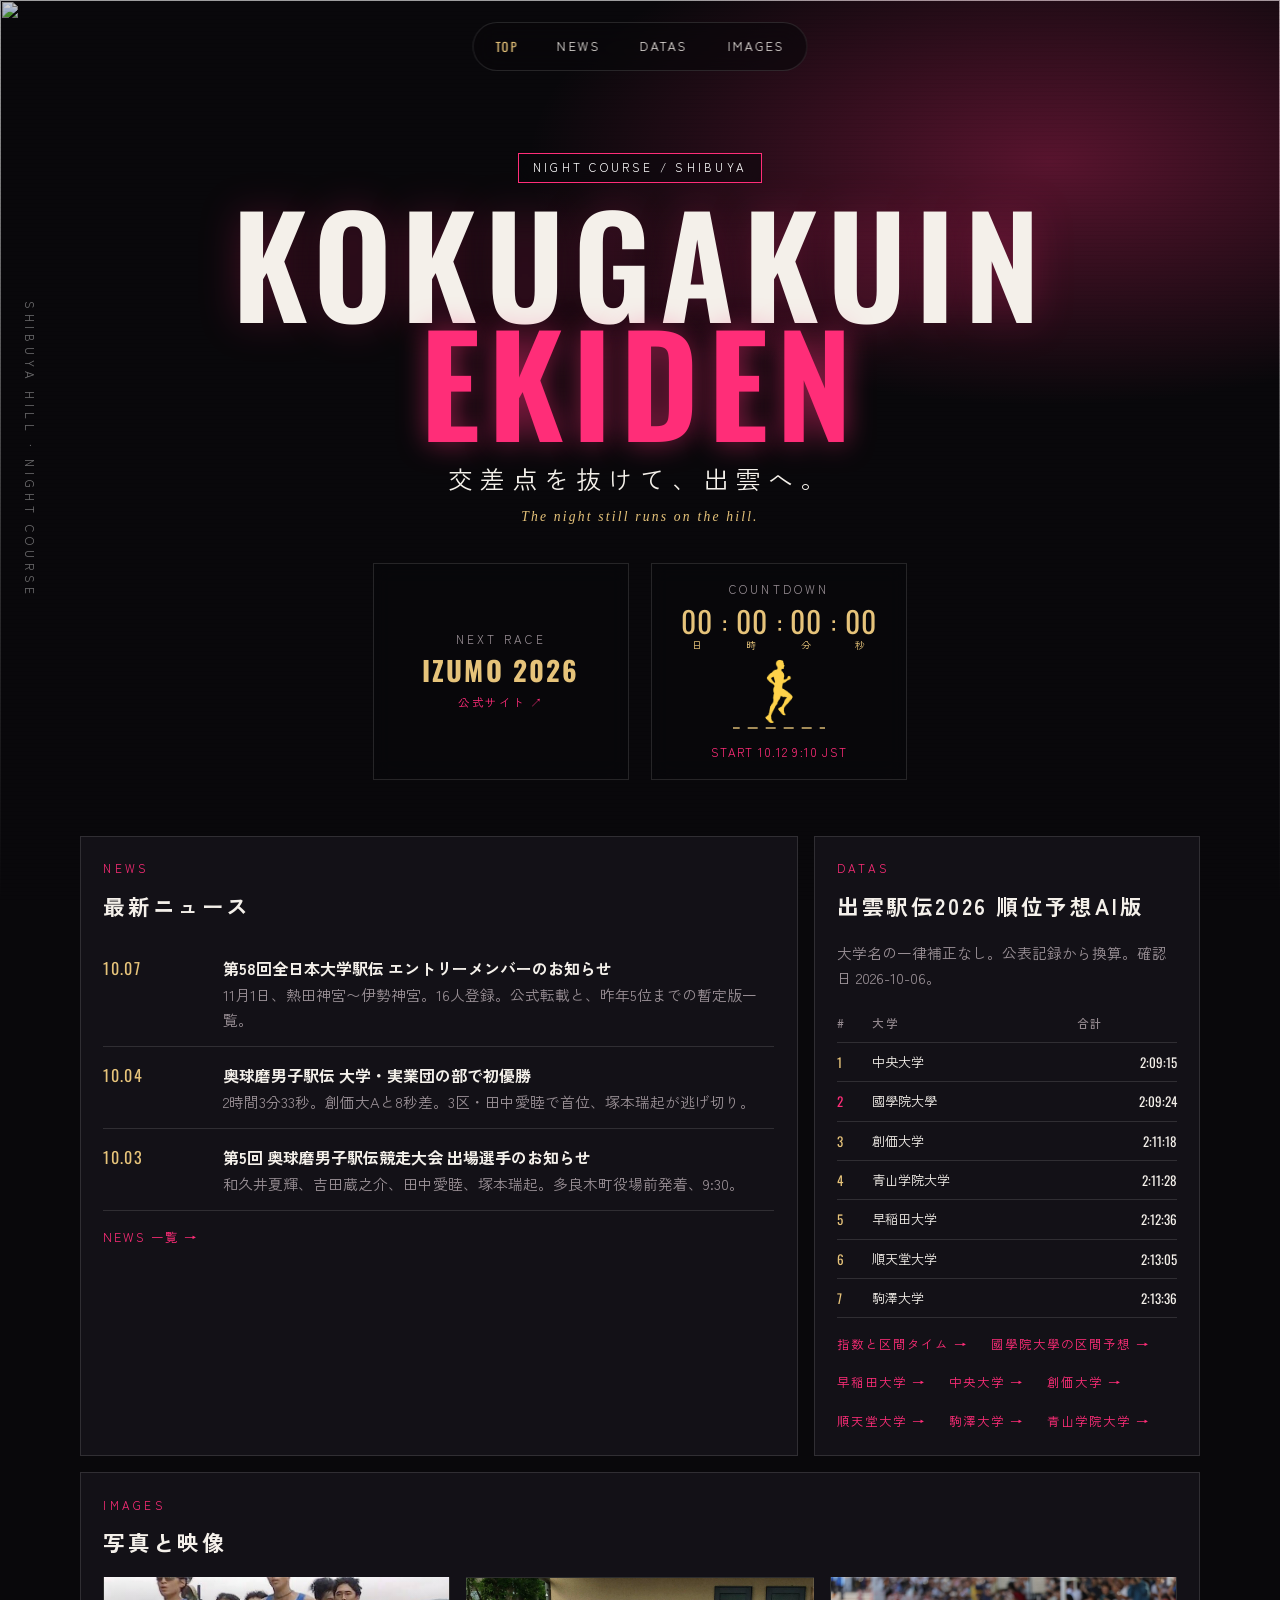
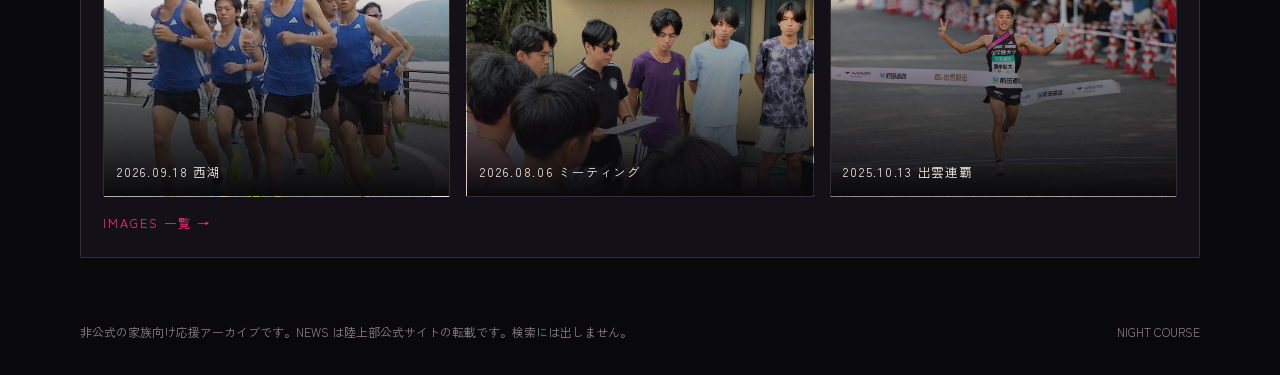
==== commit 5391d247: "Add the All-Japan 2026 team-entry NEWS reprint and last years top-five 16-man lists from the officia" ====
--- a/index.html
+++ b/index.html
@@ -72,6 +72,13 @@
         <p class="kicker">NEWS</p>
         <h2>最新ニュース</h2>
         <article class="news-item">
+          <time datetime="2026-10-07">10.07</time>
+          <div>
+            <a href="news/#zennihon-entry-2026"><strong>第58回全日本大学駅伝 エントリーメンバーのお知らせ</strong></a>
+            <p>11月1日、熱田神宮〜伊勢神宮。16人登録。公式転載と、昨年5位までの暫定版一覧。</p>
+          </div>
+        </article>
+        <article class="news-item">
           <time datetime="2026-10-04">10.04</time>
           <div>
             <a href="news/#okukuma-2026"><strong>奥球磨男子駅伝 大学・実業団の部で初優勝</strong></a>
@@ -83,13 +90,6 @@
           <div>
             <a href="news/#okukuma-entry"><strong>第5回 奥球磨男子駅伝競走大会 出場選手のお知らせ</strong></a>
             <p>和久井夏輝、吉田蔵之介、田中愛睦、塚本瑞起。多良木町役場前発着、9:30。</p>
-          </div>
-        </article>
-        <article class="news-item">
-          <time datetime="2026-10-01">10.01</time>
-          <div>
-            <a href="news/#supply"><strong>サプライ契約締結のお知らせ</strong></a>
-            <p>味の素（株）と製品サプライ契約を締結。アミノバイタル®の提供と栄養・コンディショニング支援。</p>
           </div>
         </article>
         <a class="more" href="news/">NEWS 一覧 →</a>
--- a/css/site.css
+++ b/css/site.css
@@ -512,6 +512,18 @@
 .news-roster td:last-child {
   width: 4.2rem;
   white-space: nowrap;
+}
+.news-roster--wide {
+  width: min(100%, 36rem);
+}
+.news-roster--wide th.mark,
+.news-roster--wide td.mark {
+  width: 3.2rem;
+  padding-right: .6rem;
+}
+.news-roster--wide th:last-child,
+.news-roster--wide td:last-child {
+  width: 8.5rem;
 }
 .news-roster .mark {
   width: 2.4rem;
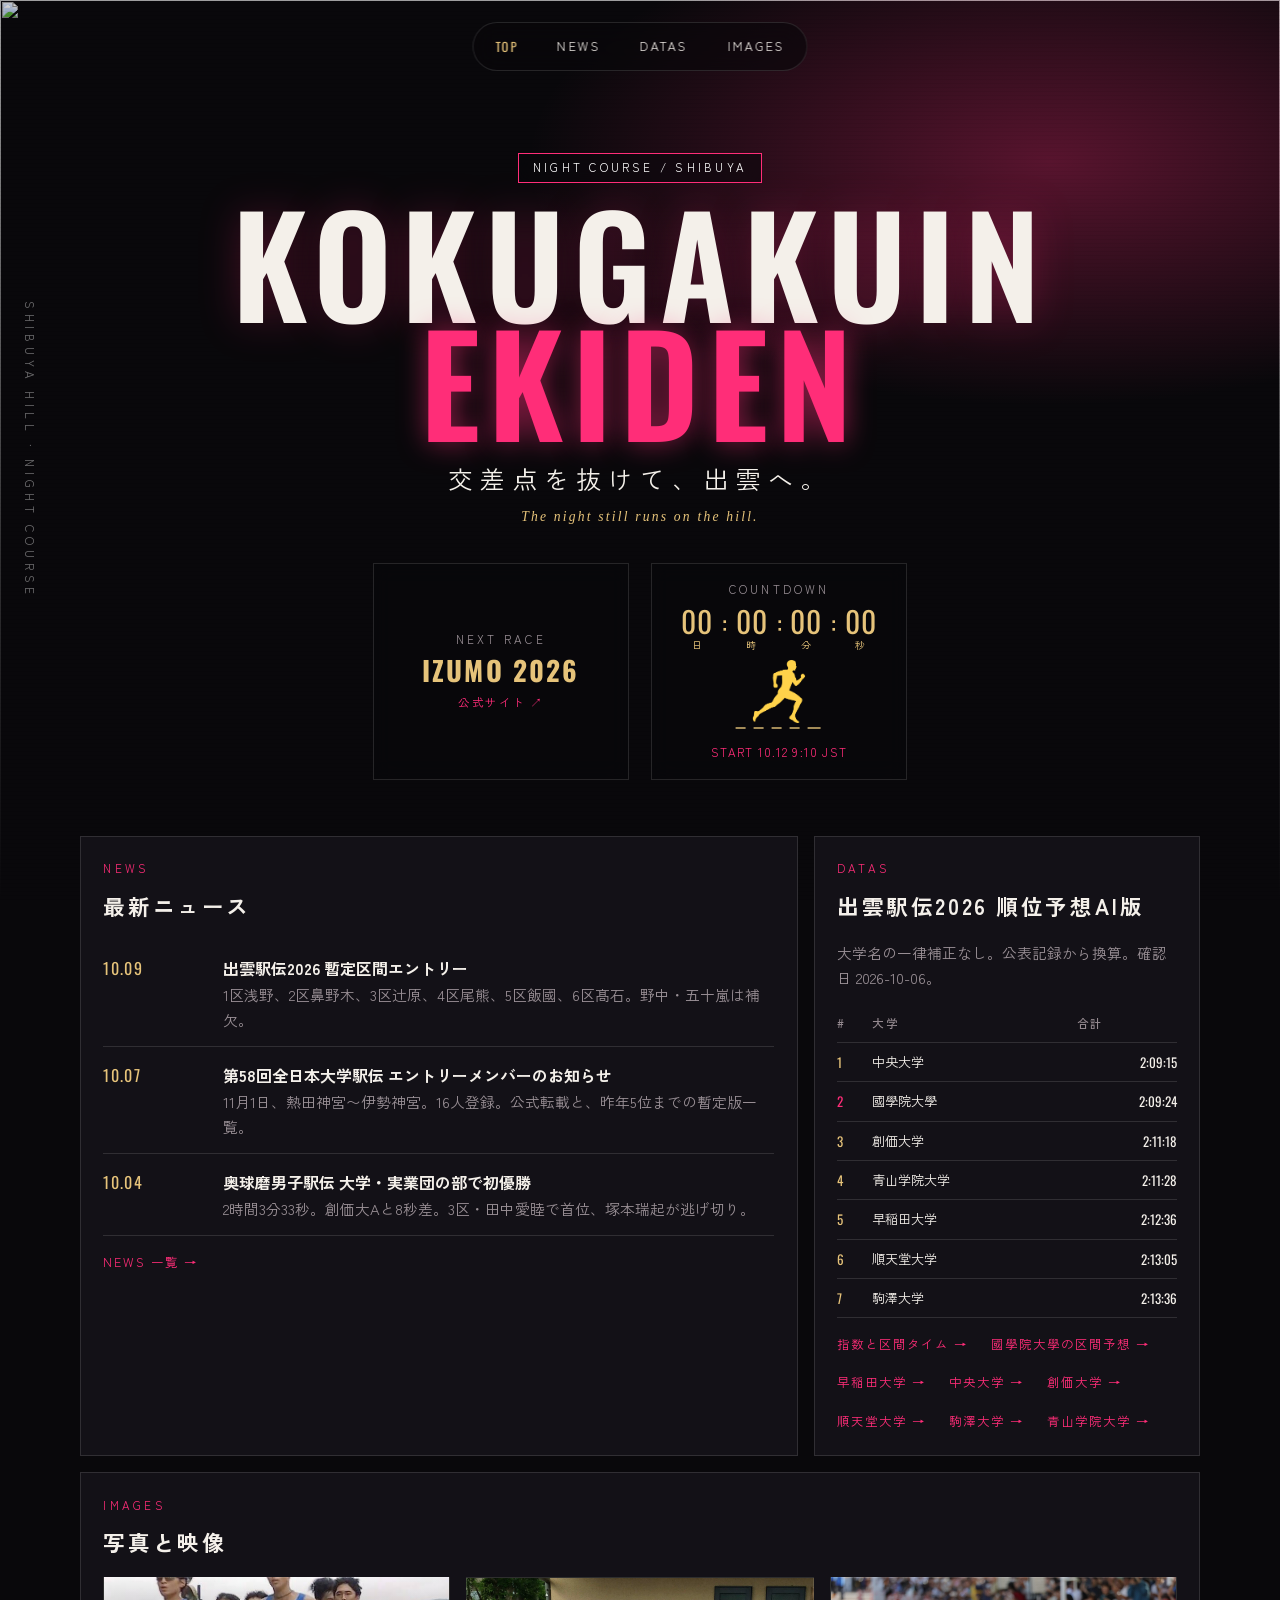
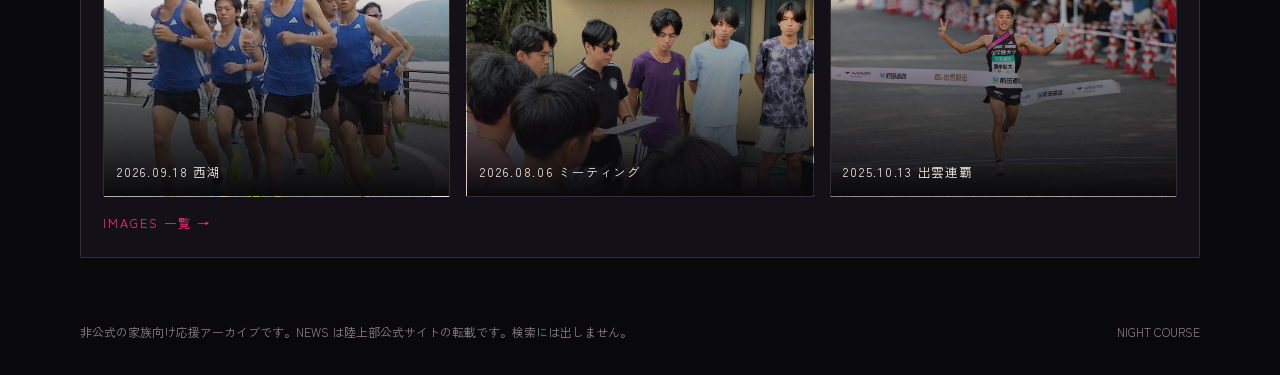
==== commit 56c6e907: "Add the Izumo 2026 provisional-order NEWS reprint and a summary of why Nonaka sits in reserve. Co-au" ====
--- a/index.html
+++ b/index.html
@@ -72,6 +72,13 @@
         <p class="kicker">NEWS</p>
         <h2>最新ニュース</h2>
         <article class="news-item">
+          <time datetime="2026-10-09">10.09</time>
+          <div>
+            <a href="news/#izumo-order-2026"><strong>出雲駅伝2026 暫定区間エントリー</strong></a>
+            <p>1区浅野、2区鼻野木、3区辻原、4区尾熊、5区飯國、6区髙石。野中・五十嵐は補欠。</p>
+          </div>
+        </article>
+        <article class="news-item">
           <time datetime="2026-10-07">10.07</time>
           <div>
             <a href="news/#zennihon-entry-2026"><strong>第58回全日本大学駅伝 エントリーメンバーのお知らせ</strong></a>
@@ -83,13 +90,6 @@
           <div>
             <a href="news/#okukuma-2026"><strong>奥球磨男子駅伝 大学・実業団の部で初優勝</strong></a>
             <p>2時間3分33秒。創価大Aと8秒差。3区・田中愛睦で首位、塚本瑞起が逃げ切り。</p>
-          </div>
-        </article>
-        <article class="news-item">
-          <time datetime="2026-10-03">10.03</time>
-          <div>
-            <a href="news/#okukuma-entry"><strong>第5回 奥球磨男子駅伝競走大会 出場選手のお知らせ</strong></a>
-            <p>和久井夏輝、吉田蔵之介、田中愛睦、塚本瑞起。多良木町役場前発着、9:30。</p>
           </div>
         </article>
         <a class="more" href="news/">NEWS 一覧 →</a>
--- a/css/site.css
+++ b/css/site.css
@@ -503,6 +503,12 @@
 }
 .news-post p {
   margin: .65rem 0;
+}
+.news-post ul {
+  margin: .65rem 0 .65rem 1.2rem;
+}
+.news-post li + li {
+  margin-top: .45rem;
 }
 .news-roster {
   width: min(100%, 26rem);
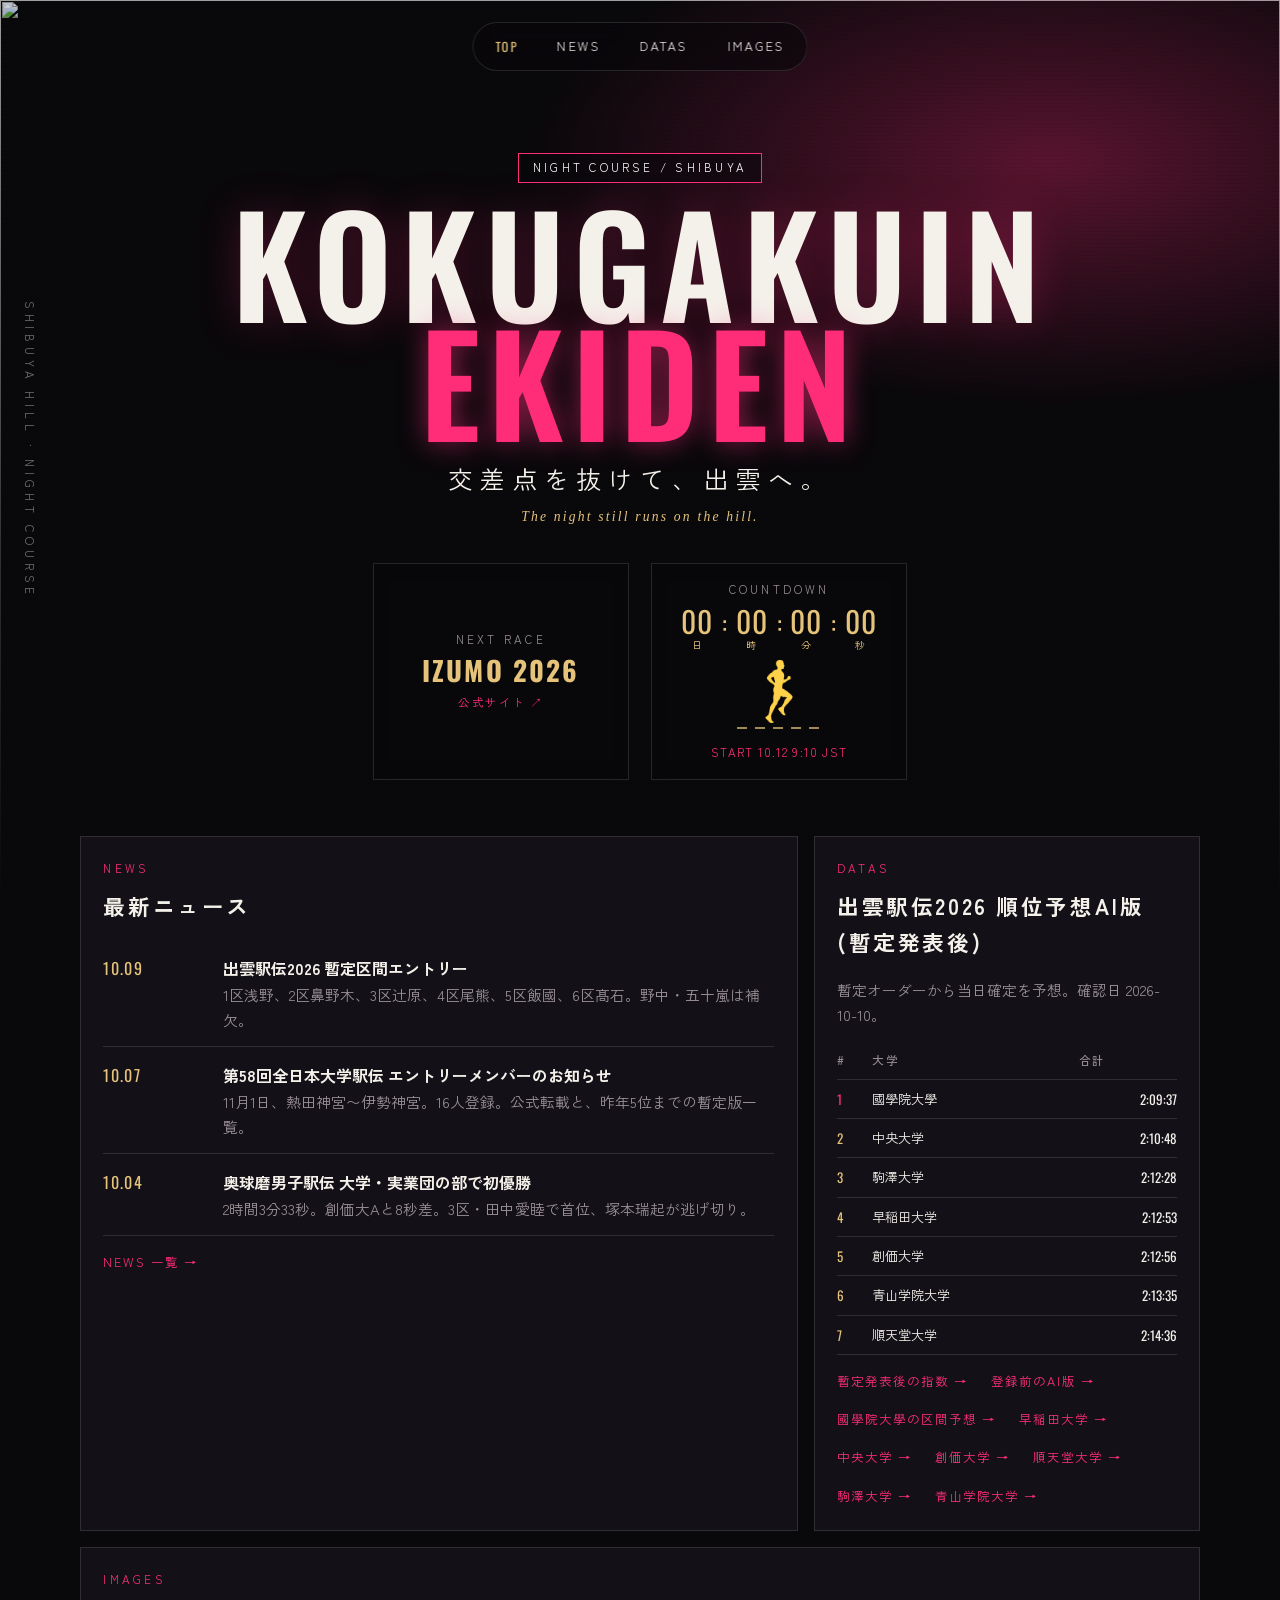
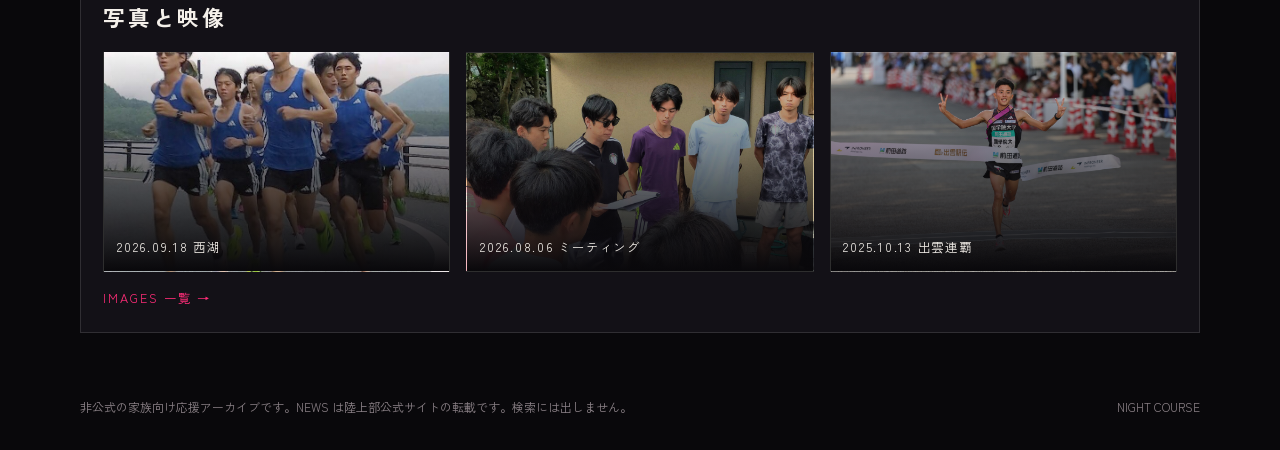
==== commit 6e4b65cf: "Add the post-entry Izumo 2026 AI ranking so the family archive can compare seven schools after the o" ====
--- a/index.html
+++ b/index.html
@@ -96,23 +96,24 @@
       </section>
       <aside class="panel">
         <p class="kicker">DATAS</p>
-        <h2>出雲駅伝2026 順位予想AI版</h2>
-        <p class="lede">大学名の一律補正なし。公表記録から換算。確認日 2026-10-06。</p>
+        <h2>出雲駅伝2026 順位予想AI版(暫定発表後)</h2>
+        <p class="lede">暫定オーダーから当日確定を予想。確認日 2026-10-10。</p>
         <table class="rank-table rank-table--compact">
           <thead>
             <tr><th>#</th><th>大学</th><th>合計</th></tr>
           </thead>
           <tbody>
-            <tr><td>1</td><td>中央大学</td><td>2:09:15</td></tr>
-            <tr class="is-home"><td>2</td><td>國學院大學</td><td>2:09:24</td></tr>
-            <tr><td>3</td><td>創価大学</td><td>2:11:18</td></tr>
-            <tr><td>4</td><td>青山学院大学</td><td>2:11:28</td></tr>
-            <tr><td>5</td><td>早稲田大学</td><td>2:12:36</td></tr>
-            <tr><td>6</td><td>順天堂大学</td><td>2:13:05</td></tr>
-            <tr><td>7</td><td>駒澤大学</td><td>2:13:36</td></tr>
+            <tr class="is-home"><td>1</td><td>國學院大學</td><td>2:09:37</td></tr>
+            <tr><td>2</td><td>中央大学</td><td>2:10:48</td></tr>
+            <tr><td>3</td><td>駒澤大学</td><td>2:12:28</td></tr>
+            <tr><td>4</td><td>早稲田大学</td><td>2:12:53</td></tr>
+            <tr><td>5</td><td>創価大学</td><td>2:12:56</td></tr>
+            <tr><td>6</td><td>青山学院大学</td><td>2:13:35</td></tr>
+            <tr><td>7</td><td>順天堂大学</td><td>2:14:36</td></tr>
           </tbody>
         </table>
-        <a class="more" href="datas/#izumo-ai-rank-2026">指数と区間タイム →</a>
+        <a class="more" href="datas/#izumo-ai-rank-2026-post">暫定発表後の指数 →</a>
+        <a class="more" href="datas/#izumo-ai-rank-2026">登録前のAI版 →</a>
         <a class="more" href="datas/#izumo-order-2026">國學院大學の区間予想 →</a>
         <a class="more" href="datas/#izumo-waseda-order-2026">早稲田大学 →</a>
         <a class="more" href="datas/#izumo-chuo-order-2026">中央大学 →</a>
